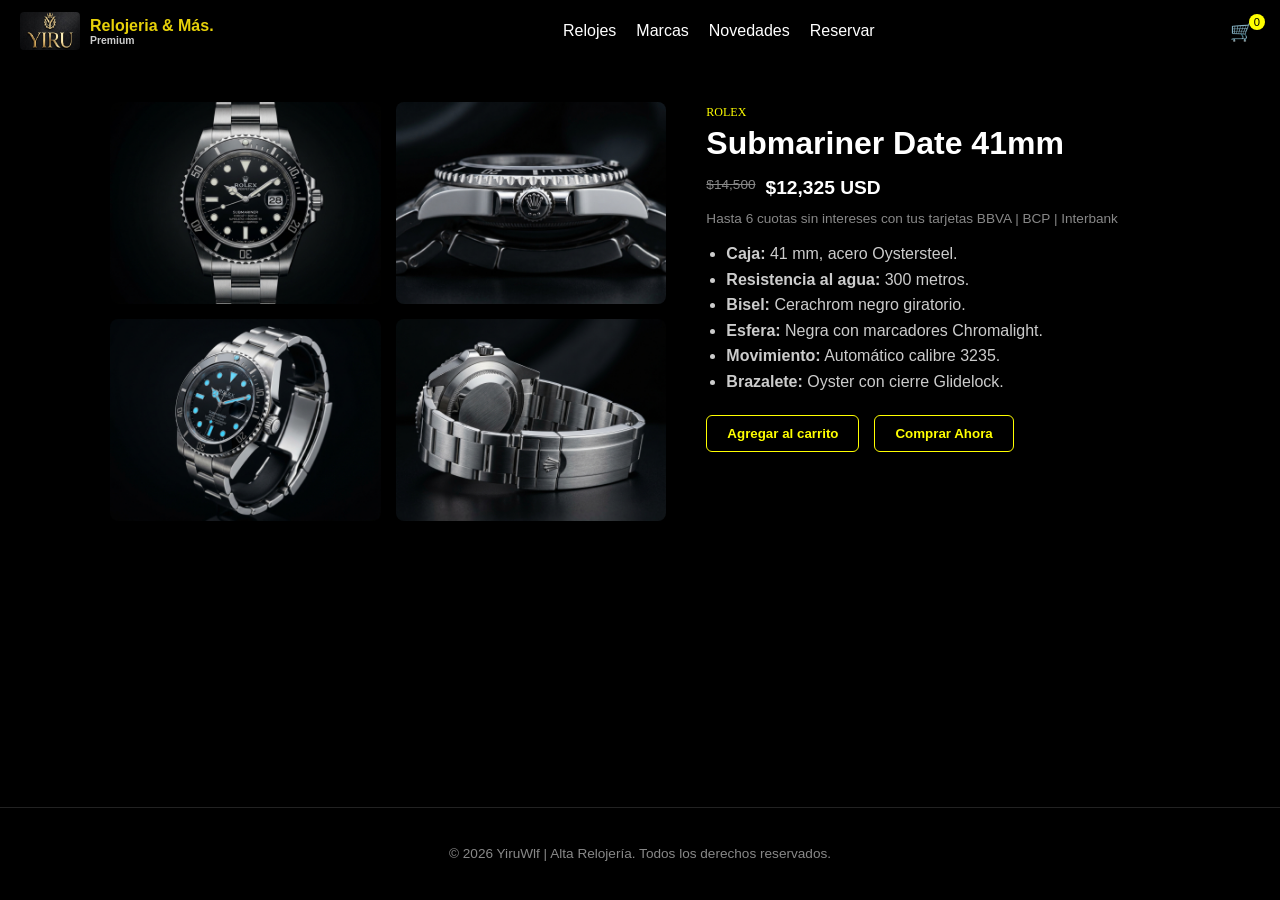
==== rolex1.html @ 078f624d "Add files via upload" ====
<!DOCTYPE html>
<html lang="es">

<head>
    <meta charset="UTF-8">
    <meta name="viewport" content="width=device-width, initial-scale=1.0">
    <title>Rolex Submariner Date 41mm | YiruWlf</title>
    <link rel="stylesheet" href="css/style.css">
    <link rel="icon" href="img/yiru.jpeg">
</head>

<body>
    <!-- Encabezado -->
    <header class="cabe">
        <div class="cabe-cont">
            <a href="index.html" class="logo">
                <img src="img/logo.jpeg" class="logo-img">
                <div class="logo-txt">
                    Relojeria & Más.
                    <span>Premium</span>
                </div>
            </a>

            <nav>
                <ul class="menu-nav">
                    <li><a href="index.html#relojes">Relojes</a></li>
                    <li><a href="index.html#marcas">Marcas</a></li>
                    <li><a href="index.html#novedades">Novedades</a></li>
                    <li><a href="index.html#citas">Reservar</a></li>
                </ul>
            </nav>

            <div class="cabe-acci">
                <button class="btn-acci">
                    &#128722;
                    <span class="carr-num">0</span>
                </button>
            </div>
        </div>
    </header>

    <!-- Detalle de Producto -->
    <section class="detalle-sec">
        <div class="detalle-cont">
            <div class="detalle-galeria">
                <img src="img/rolex11.png" class="detalle-img">
                <img src="img/rolex12.png" class="detalle-img">
                <img src="img/rolex13.png" class="detalle-img">
                <img src="img/rolex14.png" class="detalle-img">
            </div>

            <div class="detalle-info">
                <span class="prod-marc">Rolex</span>
                <h1 class="detalle-titu">Submariner Date 41mm</h1>

                <div class="prec-caja">
                    <span class="prec-anti">$14,500</span>
                    <span class="prec-actu">$12,325 USD</span>
                </div>

                <p class="detalle-cuotas">Hasta 6 cuotas sin intereses con tus tarjetas BBVA | BCP | Interbank</p>

                <ul class="detalle-lista">
                    <li><strong>Caja:</strong> 41 mm, acero Oystersteel.</li>
                    <li><strong>Resistencia al agua:</strong> 300 metros.</li>
                    <li><strong>Bisel:</strong> Cerachrom negro giratorio.</li>
                    <li><strong>Esfera:</strong> Negra con marcadores Chromalight.</li>
                    <li><strong>Movimiento:</strong> Automático calibre 3235.</li>
                    <li><strong>Brazalete:</strong> Oyster con cierre Glidelock.</li>
                </ul>

                <div class="detalle-acciones">
                    <button class="btn-agregar">Agregar al carrito</button>
                    <button class="btn-pagar">Comprar Ahora</button>
                </div>
            </div>
        </div>
    </section>

    <!-- Pie de página -->
    <footer class="pie">
        <p>© 2026 YiruWlf | Alta Relojería. Todos los derechos reservados.</p>
    </footer>
</body>

</html>
---- css/style.css ----
body {
    margin: 0;
    font-family: sans-serif;
    background-color: black;
    color: white;
    min-height: 100vh;
    display: flex;
    flex-direction: column;
}

/* 1. Encabezado */
.cabe {
    position: sticky;
    top: 0;
    z-index: 1000;
    background-color: black;
    padding: 12px 20px;
}

.cabe-cont,
.logo,
.menu-nav,
.cabe-acci {
    display: flex;
    align-items: center;
}

.cabe-cont {
    justify-content: space-between;
    flex-wrap: wrap;
    gap: 15px;
}

.logo {
    gap: 10px;
    text-decoration: none;
    color: rgb(231, 209, 9);
    font-weight: bold;
}

.logo-img {
    width: 60px;
    height: 38px;
    border-radius: 4px;
}

.logo-txt {
    display: flex;
    flex-direction: column;
}

.logo-txt span {
    font-size: 0.65rem;
    color: #ccc;
}

.menu-nav {
    gap: 20px;
    list-style: none;
    margin: 0;
    padding: 0;
    flex-wrap: wrap;
    justify-content: center;
}

.menu-nav a {
    color: white;
    text-decoration: none;
}

.menu-nav a:hover,
.logo:hover,
.btn-acci:hover {
    color: yellow;
}

.cabe-acci {
    gap: 15px;
}

.btn-acci {
    background: none;
    border: none;
    color: white;
    font-size: 1.2rem;
    cursor: pointer;
    position: relative;
}

.carr-num {
    position: absolute;
    top: -5px;
    right: -5px;
    background: yellow;
    color: black;
    font-size: 0.7rem;
    border-radius: 50%;
    padding: 2px 5px;
}

/* 2. Portada */
.port-sec {
    text-align: center;
}

.port-img {
    width: 100%;
    display: block;
}

/* 3. Catálogo y Tarjetas */
.cata-sec {
    width: 100%;
    box-sizing: border-box;
    max-width: 1250px;
    margin: 40px auto;
    padding: 0 20px;
    text-align: center;
}

.cata-titu {
    font-family: Georgia, serif;
    font-size: 2rem;
    margin: 0 0 10px;
}

.cata-desc {
    max-width: 700px;
    margin: 0 auto 30px;
    color: #ccc;
}

.prod-grid {
    display: grid;
    grid-template-columns: repeat(auto-fit, minmax(250px, 1fr));
    gap: 20px;
    text-align: left;
}

.cart-prod {
    background-color: #12141a;
    border: 1px solid #222530;
    border-radius: 8px;
}

.cart-prod:hover {
    border-color: yellow;
    transform: scale(1.05);
}

.cart-img {
    position: relative;
    height: 220px;
}

.prod-img {
    width: 100%;
    height: 100%;
    object-fit: cover;
}

.desc-etiq {
    position: absolute;
    top: 10px;
    right: 10px;
    background: yellow;
    color: black;
    font-size: 0.75rem;
    font-weight: bold;
    padding: 4px 8px;
    border-radius: 4px;
}

.cart-info {
    padding: 15px;
}

.prod-marc {
    font-size: 0.75rem;
    color: yellow;
    text-transform: uppercase;
    font-family: Georgia, serif;
}

.prod-mode {
    font-size: 1.1rem;
    margin: 5px 0 10px;
}

.prec-caja {
    display: flex;
    gap: 10px;
    margin-bottom: 12px;
}

.prec-anti {
    color: #888;
    text-decoration: line-through;
    font-size: 0.85rem;
}

.prec-actu {
    font-size: 1.2rem;
    font-weight: bold;
}

.btn-comp {
    display: block;
    width: 100%;
    padding: 10px;
    background: transparent;
    border: 1px solid yellow;
    color: yellow;
    font-weight: bold;
    border-radius: 6px;
    cursor: pointer;
    text-align: center;
    text-decoration: none;
    box-sizing: border-box;
}

.btn-comp:hover {
    background: yellow;
    color: black;
}

/* 4. Pie de página */
.pie {
    margin-top: auto;
    text-align: center;
    padding: 25px 20px;
    border-top: 1px solid #222;
    color: #888;
    font-size: 0.85rem;
}

/* 5. Detalle de Producto */
.detalle-sec {
    width: 100%;
    box-sizing: border-box;
    max-width: 1100px;
    margin: 40px auto;
    padding: 0 20px;
}

.detalle-cont {
    display: flex;
    flex-wrap: wrap;
    gap: 40px;
    align-items: flex-start;
    justify-content: center;
}

.detalle-galeria {
    display: grid;
    grid-template-columns: repeat(2, 1fr);
    gap: 15px;
    flex: 1.2;
    min-width: 300px;
}

.detalle-img {
    width: 100%;
    border-radius: 8px;
    background-color: #12141a;
    transition: transform 0.3s;
}

.detalle-img:hover {
    transform: scale(1.05);
}

.detalle-info {
    flex: 1;
    min-width: 280px;
}

.detalle-titu {
    font-size: 2rem;
    margin: 5px 0 15px;
}

.detalle-cuotas {
    color: #888;
    font-size: 0.85rem;
    margin: 0 0 15px;
}

.detalle-lista {
    color: #ccc;
    line-height: 1.6;
    padding-left: 20px;
    margin: 0 0 20px;
}

.detalle-acciones {
    display: flex;
    gap: 15px;
}

.detalle-acciones button {
    padding: 10px 20px;
    font-weight: bold;
    cursor: pointer;
    border-radius: 6px;
    border: 1px solid yellow;
    background: transparent;
    color: yellow;
}

.detalle-acciones button:hover {
    background: yellow;
    color: black;
}
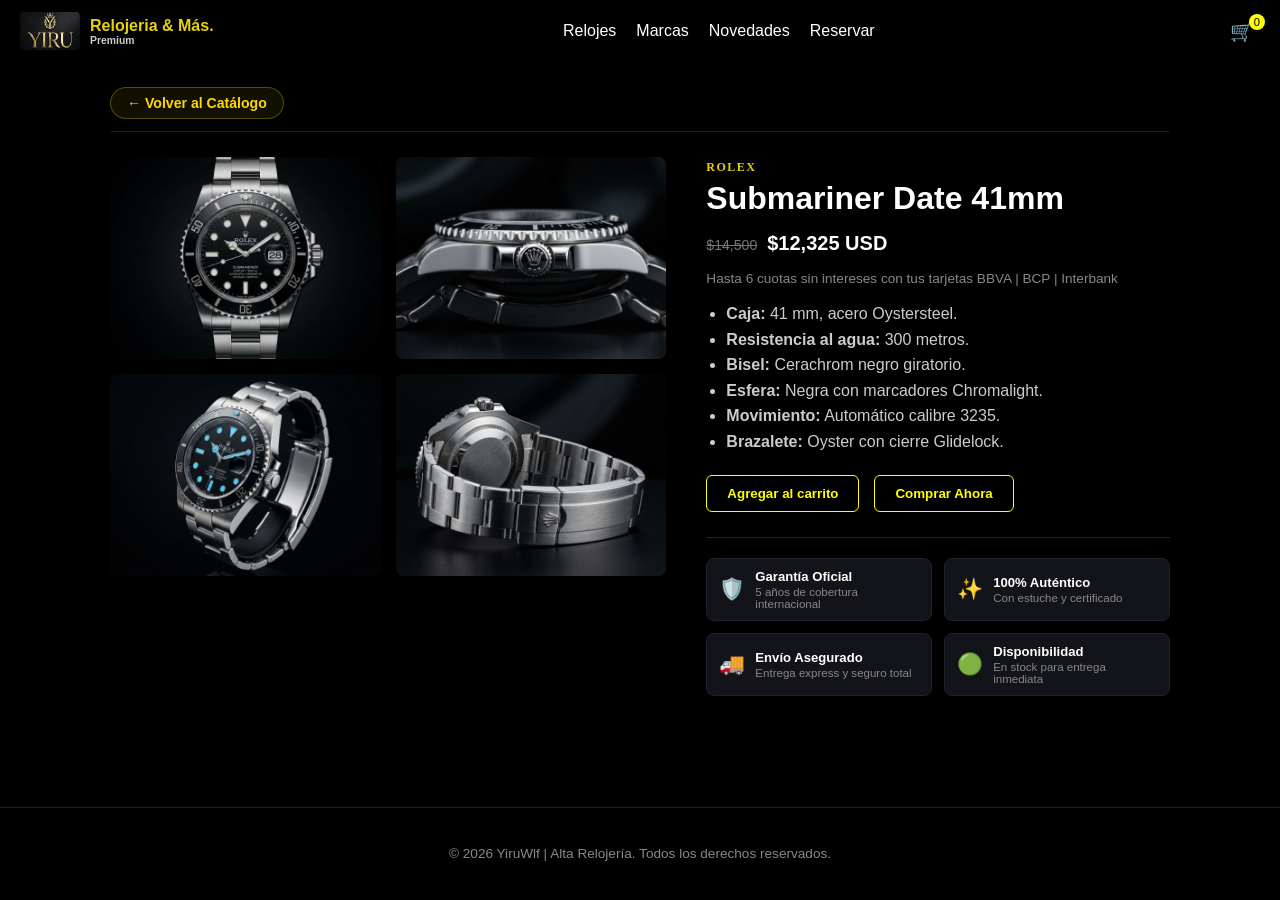
==== commit ae7b64c9: "Add files via upload" ====
--- a/rolex1.html
+++ b/rolex1.html
@@ -1,86 +1,149 @@
-<!DOCTYPE html>
-<html lang="es">
-
-<head>
-    <meta charset="UTF-8">
-    <meta name="viewport" content="width=device-width, initial-scale=1.0">
-    <title>Rolex Submariner Date 41mm | YiruWlf</title>
-    <link rel="stylesheet" href="css/style.css">
-    <link rel="icon" href="img/yiru.jpeg">
-</head>
-
-<body>
-    <!-- Encabezado -->
-    <header class="cabe">
-        <div class="cabe-cont">
-            <a href="index.html" class="logo">
-                <img src="img/logo.jpeg" class="logo-img">
-                <div class="logo-txt">
-                    Relojeria & Más.
-                    <span>Premium</span>
-                </div>
-            </a>
-
-            <nav>
-                <ul class="menu-nav">
-                    <li><a href="index.html#relojes">Relojes</a></li>
-                    <li><a href="index.html#marcas">Marcas</a></li>
-                    <li><a href="index.html#novedades">Novedades</a></li>
-                    <li><a href="index.html#citas">Reservar</a></li>
-                </ul>
-            </nav>
-
-            <div class="cabe-acci">
-                <button class="btn-acci">
-                    &#128722;
-                    <span class="carr-num">0</span>
-                </button>
-            </div>
-        </div>
-    </header>
-
-    <!-- Detalle de Producto -->
-    <section class="detalle-sec">
-        <div class="detalle-cont">
-            <div class="detalle-galeria">
-                <img src="img/rolex11.png" class="detalle-img">
-                <img src="img/rolex12.png" class="detalle-img">
-                <img src="img/rolex13.png" class="detalle-img">
-                <img src="img/rolex14.png" class="detalle-img">
-            </div>
-
-            <div class="detalle-info">
-                <span class="prod-marc">Rolex</span>
-                <h1 class="detalle-titu">Submariner Date 41mm</h1>
-
-                <div class="prec-caja">
-                    <span class="prec-anti">$14,500</span>
-                    <span class="prec-actu">$12,325 USD</span>
-                </div>
-
-                <p class="detalle-cuotas">Hasta 6 cuotas sin intereses con tus tarjetas BBVA | BCP | Interbank</p>
-
-                <ul class="detalle-lista">
-                    <li><strong>Caja:</strong> 41 mm, acero Oystersteel.</li>
-                    <li><strong>Resistencia al agua:</strong> 300 metros.</li>
-                    <li><strong>Bisel:</strong> Cerachrom negro giratorio.</li>
-                    <li><strong>Esfera:</strong> Negra con marcadores Chromalight.</li>
-                    <li><strong>Movimiento:</strong> Automático calibre 3235.</li>
-                    <li><strong>Brazalete:</strong> Oyster con cierre Glidelock.</li>
-                </ul>
-
-                <div class="detalle-acciones">
-                    <button class="btn-agregar">Agregar al carrito</button>
-                    <button class="btn-pagar">Comprar Ahora</button>
-                </div>
-            </div>
-        </div>
-    </section>
-
-    <!-- Pie de página -->
-    <footer class="pie">
-        <p>© 2026 YiruWlf | Alta Relojería. Todos los derechos reservados.</p>
-    </footer>
-</body>
-
-</html>
+<!DOCTYPE html>
+<html lang="es">
+
+<head>
+    <meta charset="UTF-8">
+    <meta name="viewport" content="width=device-width, initial-scale=1.0">
+    <title>Rolex Submariner Date 41mm | YiruWlf</title>
+    <link rel="stylesheet" href="css/style.css">
+    <link rel="icon" href="img/yiru.jpeg">
+</head>
+
+<body>
+    <!-- Encabezado -->
+    <header class="cabe">
+        <div class="cabe-cont">
+            <a href="index.html" class="logo">
+                <img src="img/logo.jpeg" class="logo-img">
+                <div class="logo-txt">
+                    Relojeria & Más.
+                    <span>Premium</span>
+                </div>
+            </a>
+
+            <nav>
+                <ul class="menu-nav">
+                    <li><a href="index.html#relojes">Relojes</a></li>
+                    <li><a href="index.html#marcas">Marcas</a></li>
+                    <li><a href="index.html#novedades">Novedades</a></li>
+                    <li><a href="index.html#citas">Reservar</a></li>
+                </ul>
+            </nav>
+
+            <div class="cabe-acci">
+                <button class="btn-acci" id="btn-carrito">
+                    &#128722;
+                    <span class="carr-num" id="carr-num">0</span>
+                </button>
+            </div>
+        </div>
+    </header>
+
+    <!-- Detalle de Producto -->
+    <section class="detalle-sec">
+        <!-- Botón Volver al Catálogo -->
+        <nav class="breadcrumb-nav">
+            <a href="index.html" class="btn-volver">← Volver al Catálogo</a>
+        </nav>
+
+        <div class="detalle-cont">
+            <div class="detalle-galeria">
+                <img src="img/rolex11.png" class="detalle-img">
+                <img src="img/rolex12.png" class="detalle-img">
+                <img src="img/rolex13.png" class="detalle-img">
+                <img src="img/rolex14.png" class="detalle-img">
+            </div>
+
+            <div class="detalle-info">
+                <span class="prod-marc">Rolex</span>
+                <h1 class="detalle-titu">Submariner Date 41mm</h1>
+
+                <div class="prec-caja">
+                    <span class="prec-anti">$14,500</span>
+                    <span class="prec-actu">$12,325 USD</span>
+                </div>
+
+                <p class="detalle-cuotas">Hasta 6 cuotas sin intereses con tus tarjetas BBVA | BCP | Interbank</p>
+
+                <ul class="detalle-lista">
+                    <li><strong>Caja:</strong> 41 mm, acero Oystersteel.</li>
+                    <li><strong>Resistencia al agua:</strong> 300 metros.</li>
+                    <li><strong>Bisel:</strong> Cerachrom negro giratorio.</li>
+                    <li><strong>Esfera:</strong> Negra con marcadores Chromalight.</li>
+                    <li><strong>Movimiento:</strong> Automático calibre 3235.</li>
+                    <li><strong>Brazalete:</strong> Oyster con cierre Glidelock.</li>
+                </ul>
+
+                <div class="detalle-acciones">
+                    <button class="btn-agregar" onclick="agregarAlCarrito(1)">Agregar al carrito</button>
+                    <button class="btn-pagar">Comprar Ahora</button>
+                </div>
+
+                <!-- Mejora 3: Insignias de Garantía y Confianza -->
+                <div class="garantia-grid">
+                    <div class="garantia-item">
+                        <span class="garantia-icon">🛡️</span>
+                        <div>
+                            <strong>Garantía Oficial</strong>
+                            <p>5 años de cobertura internacional</p>
+                        </div>
+                    </div>
+                    <div class="garantia-item">
+                        <span class="garantia-icon">✨</span>
+                        <div>
+                            <strong>100% Auténtico</strong>
+                            <p>Con estuche y certificado</p>
+                        </div>
+                    </div>
+                    <div class="garantia-item">
+                        <span class="garantia-icon">🚚</span>
+                        <div>
+                            <strong>Envío Asegurado</strong>
+                            <p>Entrega express y seguro total</p>
+                        </div>
+                    </div>
+                    <div class="garantia-item">
+                        <span class="garantia-icon">🟢</span>
+                        <div>
+                            <strong>Disponibilidad</strong>
+                            <p>En stock para entrega inmediata</p>
+                        </div>
+                    </div>
+                </div>
+            </div>
+        </div>
+    </section>
+
+    <!-- Carrito de Compras Deslizable -->
+    <div id="carr-fond" class="carr-fond"></div>
+
+    <aside id="carr-pane" class="carr-pane">
+        <div class="carr-cabe">
+            <h3>Tu Carrito</h3>
+            <button id="btn-cerr" class="btn-cerr" title="Cerrar">✕</button>
+        </div>
+
+        <div id="carr-elem" class="carr-elem">
+            <p class="carr-vaci">El carrito está vacío</p>
+        </div>
+
+        <div class="carr-pie">
+            <div class="tota-cont">
+                <span>Total:</span>
+                <span class="tota-mont">$<span id="carr-tota">0.00</span> USD</span>
+            </div>
+            <button id="btn-vaci" class="btn-vaci">Vaciar Carrito</button>
+            <button class="btn-pedi">Finalizar Pedido</button>
+        </div>
+    </aside>
+
+    <!-- Pie de página -->
+    <footer class="pie">
+        <p>© 2026 YiruWlf | Alta Relojería. Todos los derechos reservados.</p>
+    </footer>
+
+    <!-- Script de lógica JavaScript externa -->
+    <script src="js/script.js"></script>
+</body>
+
+</html>
--- a/css/style.css
+++ b/css/style.css
@@ -1,314 +1,573 @@
-body {
-    margin: 0;
-    font-family: sans-serif;
-    background-color: black;
-    color: white;
-    min-height: 100vh;
-    display: flex;
-    flex-direction: column;
-}
-
-/* 1. Encabezado */
-.cabe {
-    position: sticky;
-    top: 0;
-    z-index: 1000;
-    background-color: black;
-    padding: 12px 20px;
-}
-
-.cabe-cont,
-.logo,
-.menu-nav,
-.cabe-acci {
-    display: flex;
-    align-items: center;
-}
-
-.cabe-cont {
-    justify-content: space-between;
-    flex-wrap: wrap;
-    gap: 15px;
-}
-
-.logo {
-    gap: 10px;
-    text-decoration: none;
-    color: rgb(231, 209, 9);
-    font-weight: bold;
-}
-
-.logo-img {
-    width: 60px;
-    height: 38px;
-    border-radius: 4px;
-}
-
-.logo-txt {
-    display: flex;
-    flex-direction: column;
-}
-
-.logo-txt span {
-    font-size: 0.65rem;
-    color: #ccc;
-}
-
-.menu-nav {
-    gap: 20px;
-    list-style: none;
-    margin: 0;
-    padding: 0;
-    flex-wrap: wrap;
-    justify-content: center;
-}
-
-.menu-nav a {
-    color: white;
-    text-decoration: none;
-}
-
-.menu-nav a:hover,
-.logo:hover,
-.btn-acci:hover {
-    color: yellow;
-}
-
-.cabe-acci {
-    gap: 15px;
-}
-
-.btn-acci {
-    background: none;
-    border: none;
-    color: white;
-    font-size: 1.2rem;
-    cursor: pointer;
-    position: relative;
-}
-
-.carr-num {
-    position: absolute;
-    top: -5px;
-    right: -5px;
-    background: yellow;
-    color: black;
-    font-size: 0.7rem;
-    border-radius: 50%;
-    padding: 2px 5px;
-}
-
-/* 2. Portada */
-.port-sec {
-    text-align: center;
-}
-
-.port-img {
-    width: 100%;
-    display: block;
-}
-
-/* 3. Catálogo y Tarjetas */
-.cata-sec {
-    width: 100%;
-    box-sizing: border-box;
-    max-width: 1250px;
-    margin: 40px auto;
-    padding: 0 20px;
-    text-align: center;
-}
-
-.cata-titu {
-    font-family: Georgia, serif;
-    font-size: 2rem;
-    margin: 0 0 10px;
-}
-
-.cata-desc {
-    max-width: 700px;
-    margin: 0 auto 30px;
-    color: #ccc;
-}
-
-.prod-grid {
-    display: grid;
-    grid-template-columns: repeat(auto-fit, minmax(250px, 1fr));
-    gap: 20px;
-    text-align: left;
-}
-
-.cart-prod {
-    background-color: #12141a;
-    border: 1px solid #222530;
-    border-radius: 8px;
-}
-
-.cart-prod:hover {
-    border-color: yellow;
-    transform: scale(1.05);
-}
-
-.cart-img {
-    position: relative;
-    height: 220px;
-}
-
-.prod-img {
-    width: 100%;
-    height: 100%;
-    object-fit: cover;
-}
-
-.desc-etiq {
-    position: absolute;
-    top: 10px;
-    right: 10px;
-    background: yellow;
-    color: black;
-    font-size: 0.75rem;
-    font-weight: bold;
-    padding: 4px 8px;
-    border-radius: 4px;
-}
-
-.cart-info {
-    padding: 15px;
-}
-
-.prod-marc {
-    font-size: 0.75rem;
-    color: yellow;
-    text-transform: uppercase;
-    font-family: Georgia, serif;
-}
-
-.prod-mode {
-    font-size: 1.1rem;
-    margin: 5px 0 10px;
-}
-
-.prec-caja {
-    display: flex;
-    gap: 10px;
-    margin-bottom: 12px;
-}
-
-.prec-anti {
-    color: #888;
-    text-decoration: line-through;
-    font-size: 0.85rem;
-}
-
-.prec-actu {
-    font-size: 1.2rem;
-    font-weight: bold;
-}
-
-.btn-comp {
-    display: block;
-    width: 100%;
-    padding: 10px;
-    background: transparent;
-    border: 1px solid yellow;
-    color: yellow;
-    font-weight: bold;
-    border-radius: 6px;
-    cursor: pointer;
-    text-align: center;
-    text-decoration: none;
-    box-sizing: border-box;
-}
-
-.btn-comp:hover {
-    background: yellow;
-    color: black;
-}
-
-/* 4. Pie de página */
-.pie {
-    margin-top: auto;
-    text-align: center;
-    padding: 25px 20px;
-    border-top: 1px solid #222;
-    color: #888;
-    font-size: 0.85rem;
-}
-
-/* 5. Detalle de Producto */
-.detalle-sec {
-    width: 100%;
-    box-sizing: border-box;
-    max-width: 1100px;
-    margin: 40px auto;
-    padding: 0 20px;
-}
-
-.detalle-cont {
-    display: flex;
-    flex-wrap: wrap;
-    gap: 40px;
-    align-items: flex-start;
-    justify-content: center;
-}
-
-.detalle-galeria {
-    display: grid;
-    grid-template-columns: repeat(2, 1fr);
-    gap: 15px;
-    flex: 1.2;
-    min-width: 300px;
-}
-
-.detalle-img {
-    width: 100%;
-    border-radius: 8px;
-    background-color: #12141a;
-    transition: transform 0.3s;
-}
-
-.detalle-img:hover {
-    transform: scale(1.05);
-}
-
-.detalle-info {
-    flex: 1;
-    min-width: 280px;
-}
-
-.detalle-titu {
-    font-size: 2rem;
-    margin: 5px 0 15px;
-}
-
-.detalle-cuotas {
-    color: #888;
-    font-size: 0.85rem;
-    margin: 0 0 15px;
-}
-
-.detalle-lista {
-    color: #ccc;
-    line-height: 1.6;
-    padding-left: 20px;
-    margin: 0 0 20px;
-}
-
-.detalle-acciones {
-    display: flex;
-    gap: 15px;
-}
-
-.detalle-acciones button {
-    padding: 10px 20px;
-    font-weight: bold;
-    cursor: pointer;
-    border-radius: 6px;
-    border: 1px solid yellow;
-    background: transparent;
-    color: yellow;
-}
-
-.detalle-acciones button:hover {
-    background: yellow;
-    color: black;
+body {
+    margin: 0;
+    font-family: sans-serif;
+    background-color: black;
+    color: white;
+    min-height: 100vh;
+    display: flex;
+    flex-direction: column;
+}
+
+/* 1. Encabezado */
+.cabe {
+    position: sticky;
+    top: 0;
+    z-index: 1000;
+    background-color: black;
+    padding: 12px 20px;
+}
+
+.cabe-cont,
+.logo,
+.menu-nav,
+.cabe-acci {
+    display: flex;
+    align-items: center;
+}
+
+.cabe-cont {
+    justify-content: space-between;
+    flex-wrap: wrap;
+    gap: 15px;
+}
+
+.logo {
+    gap: 10px;
+    text-decoration: none;
+    color: rgb(231, 209, 9);
+    font-weight: bold;
+}
+
+.logo-img {
+    width: 60px;
+    height: 38px;
+    border-radius: 4px;
+}
+
+.logo-txt {
+    display: flex;
+    flex-direction: column;
+}
+
+.logo-txt span {
+    font-size: 0.65rem;
+    color: #ccc;
+}
+
+.menu-nav {
+    gap: 20px;
+    list-style: none;
+    margin: 0;
+    padding: 0;
+    flex-wrap: wrap;
+    justify-content: center;
+}
+
+.menu-nav a {
+    color: white;
+    text-decoration: none;
+}
+
+.menu-nav a:hover,
+.logo:hover,
+.btn-acci:hover {
+    color: yellow;
+}
+
+.cabe-acci {
+    gap: 15px;
+}
+
+.btn-acci {
+    background: none;
+    border: none;
+    color: white;
+    font-size: 1.2rem;
+    cursor: pointer;
+    position: relative;
+}
+
+.carr-num {
+    position: absolute;
+    top: -5px;
+    right: -5px;
+    background: yellow;
+    color: black;
+    font-size: 0.7rem;
+    border-radius: 50%;
+    padding: 2px 5px;
+}
+
+/* 2. Portada */
+.port-sec {
+    text-align: center;
+}
+
+.port-img {
+    width: 100%;
+    display: block;
+}
+
+/* 3. Catálogo y Tarjetas */
+.cata-sec {
+    width: 100%;
+    box-sizing: border-box;
+    max-width: 1250px;
+    margin: 50px auto;
+    padding: 0 20px;
+    text-align: center;
+}
+
+.cata-titu {
+    font-family: Georgia, serif;
+    font-size: 2.2rem;
+    letter-spacing: 2px;
+    margin: 0 0 12px;
+    color: #fff;
+}
+
+.cata-desc {
+    max-width: 720px;
+    margin: 0 auto 40px;
+    color: #aaa;
+    font-size: 0.95rem;
+    line-height: 1.6;
+}
+
+.prod-grid {
+    display: grid;
+    grid-template-columns: repeat(auto-fit, minmax(260px, 1fr));
+    gap: 25px;
+    text-align: left;
+}
+
+.cart-prod {
+    background-color: #12141a;
+    border: 1px solid #222530;
+    border-radius: 12px;
+    overflow: hidden;
+    display: flex;
+    flex-direction: column;
+    box-shadow: 0 4px 15px rgba(0, 0, 0, 0.4);
+    transition: transform 0.3s ease, border-color 0.3s ease, box-shadow 0.3s ease;
+}
+
+.cart-prod:hover {
+    border-color: #e7d109;
+    transform: translateY(-8px);
+    box-shadow: 0 12px 28px rgba(0, 0, 0, 0.6), 0 0 15px rgba(231, 209, 9, 0.2);
+}
+
+.cart-img {
+    position: relative;
+    height: 240px;
+    background: radial-gradient(circle at center, #1b1e28 0%, #101217 100%);
+    display: flex;
+    align-items: center;
+    justify-content: center;
+    overflow: hidden;
+}
+
+.prod-img {
+    width: 85%;
+    height: 85%;
+    object-fit: contain;
+    border-radius: 20px;
+    position: relative;
+    z-index: 1;
+    transition: transform 0.35s ease;
+}
+
+.cart-prod:hover .prod-img {
+    transform: scale(1.08);
+}
+
+.desc-etiq {
+    position: absolute;
+    top: 12px;
+    right: 12px;
+    z-index: 5;
+    background: #e7d109;
+    color: #000;
+    font-size: 0.72rem;
+    font-weight: bold;
+    letter-spacing: 0.5px;
+    padding: 4px 8px;
+    border-radius: 4px;
+    box-shadow: 0 2px 8px rgba(0, 0, 0, 0.4);
+    pointer-events: none;
+}
+
+.cart-info {
+    padding: 20px;
+    display: flex;
+    flex-direction: column;
+    flex-grow: 1;
+}
+
+.prod-marc {
+    font-size: 0.75rem;
+    color: #e7d109;
+    text-transform: uppercase;
+    font-family: Georgia, serif;
+    letter-spacing: 1.5px;
+    font-weight: bold;
+}
+
+.prod-mode {
+    font-size: 1.1rem;
+    color: #fff;
+    margin: 6px 0 14px;
+    line-height: 1.35;
+    min-height: 2.7rem;
+}
+
+.prec-caja {
+    display: flex;
+    align-items: baseline;
+    gap: 10px;
+    margin-bottom: 16px;
+    margin-top: auto;
+}
+
+.prec-anti {
+    color: #777;
+    text-decoration: line-through;
+    font-size: 0.88rem;
+}
+
+.prec-actu {
+    font-size: 1.25rem;
+    font-weight: bold;
+    color: #fff;
+}
+
+.cart-btns {
+    display: flex;
+    gap: 10px;
+    margin-top: auto;
+}
+
+.btn-detalles,
+.btn-card-add {
+    padding: 10px 8px;
+    font-size: 0.82rem;
+    font-weight: 600;
+    letter-spacing: 0.5px;
+    text-transform: uppercase;
+    border-radius: 6px;
+    cursor: pointer;
+    text-align: center;
+    text-decoration: none;
+    box-sizing: border-box;
+    display: flex;
+    align-items: center;
+    justify-content: center;
+    transition: all 0.25s ease;
+}
+
+.btn-detalles {
+    flex: 1;
+    background: transparent;
+    border: 1px solid #e7d109;
+    color: #e7d109;
+}
+
+.btn-detalles:hover {
+    background: #e7d109;
+    color: #000;
+    box-shadow: 0 0 10px rgba(231, 209, 9, 0.35);
+    transform: translateY(-2px);
+}
+
+.btn-card-add {
+    flex: 1.1;
+    background: rgba(231, 209, 9, 0.12);
+    border: 1px solid rgba(231, 209, 9, 0.35);
+    color: #ffd700;
+}
+
+.btn-card-add:hover {
+    background: #e7d109;
+    color: #000;
+    border-color: #e7d109;
+    box-shadow: 0 0 10px rgba(231, 209, 9, 0.35);
+    transform: translateY(-2px);
+}
+
+.btn-comp {
+    display: block;
+    width: 100%;
+    padding: 11px;
+    background: transparent;
+    border: 1px solid #e7d109;
+    color: #e7d109;
+    font-weight: 600;
+    font-size: 0.88rem;
+    letter-spacing: 1px;
+    text-transform: uppercase;
+    border-radius: 6px;
+    cursor: pointer;
+    text-align: center;
+    text-decoration: none;
+    box-sizing: border-box;
+    transition: all 0.25s ease;
+}
+
+.btn-comp:hover {
+    background: #e7d109;
+    color: #000;
+    box-shadow: 0 0 12px rgba(231, 209, 9, 0.35);
+    transform: translateY(-2px);
+}
+
+/* 4. Pie de página */
+.pie {
+    margin-top: auto;
+    text-align: center;
+    padding: 25px 20px;
+    border-top: 1px solid #222;
+    color: #888;
+    font-size: 0.85rem;
+}
+
+/* 5. Detalle de Producto */
+.detalle-sec {
+    width: 100%;
+    box-sizing: border-box;
+    max-width: 1100px;
+    margin: 25px auto 50px;
+    padding: 0 20px;
+}
+
+/* Botón Volver */
+.breadcrumb-nav {
+    display: flex;
+    align-items: center;
+    margin-bottom: 25px;
+    padding-bottom: 12px;
+    border-bottom: 1px solid #1a1d26;
+}
+
+.btn-volver {
+    color: #ffd700;
+    text-decoration: none;
+    font-size: 0.88rem;
+    font-weight: 600;
+    padding: 7px 16px;
+    border-radius: 20px;
+    background: rgba(231, 209, 9, 0.08);
+    border: 1px solid rgba(231, 209, 9, 0.3);
+    transition: all 0.25s ease;
+}
+
+.btn-volver:hover {
+    background: #e7d109;
+    color: #000;
+    box-shadow: 0 0 10px rgba(231, 209, 9, 0.3);
+    transform: translateX(-3px);
+}
+
+.detalle-cont {
+    display: flex;
+    flex-wrap: wrap;
+    gap: 40px;
+    align-items: flex-start;
+    justify-content: center;
+}
+
+.detalle-galeria {
+    display: grid;
+    grid-template-columns: repeat(2, 1fr);
+    gap: 15px;
+    flex: 1.2;
+    min-width: 300px;
+}
+
+.detalle-img {
+    width: 100%;
+    border-radius: 8px;
+    background-color: #12141a;
+    transition: transform 0.3s;
+}
+
+.detalle-img:hover {
+    transform: scale(1.05);
+}
+
+.detalle-info {
+    flex: 1;
+    min-width: 280px;
+}
+
+.detalle-titu {
+    font-size: 2rem;
+    margin: 5px 0 15px;
+}
+
+.detalle-cuotas {
+    color: #888;
+    font-size: 0.85rem;
+    margin: 0 0 15px;
+}
+
+.detalle-lista {
+    color: #ccc;
+    line-height: 1.6;
+    padding-left: 20px;
+    margin: 0 0 20px;
+}
+
+.detalle-acciones {
+    display: flex;
+    gap: 15px;
+}
+
+.detalle-acciones button {
+    padding: 10px 20px;
+    font-weight: bold;
+    cursor: pointer;
+    border-radius: 6px;
+    border: 1px solid yellow;
+    background: transparent;
+    color: yellow;
+}
+
+.detalle-acciones button:hover {
+    background: yellow;
+    color: black;
+}
+
+/* Insignias de Confianza y Garantía */
+.garantia-grid {
+    display: grid;
+    grid-template-columns: repeat(auto-fit, minmax(170px, 1fr));
+    gap: 12px;
+    margin-top: 25px;
+    padding-top: 20px;
+    border-top: 1px solid #222530;
+}
+
+.garantia-item {
+    display: flex;
+    align-items: center;
+    gap: 10px;
+    background: #12141a;
+    padding: 10px 12px;
+    border-radius: 8px;
+    border: 1px solid #1e222d;
+    transition: border-color 0.25s ease;
+}
+
+.garantia-item:hover {
+    border-color: rgba(231, 209, 9, 0.4);
+}
+
+.garantia-icon {
+    font-size: 1.3rem;
+}
+
+.garantia-item strong {
+    display: block;
+    font-size: 0.82rem;
+    color: #fff;
+}
+
+.garantia-item p {
+    margin: 2px 0 0;
+    font-size: 0.72rem;
+    color: #888;
+}
+
+/* 6. Carrito de Compras (Básico) */
+.carr-fond {
+    display: none;
+    position: fixed;
+    top: 0;
+    left: 0;
+    width: 100%;
+    height: 100%;
+    background: rgba(0, 0, 0, 0.7);
+    z-index: 1000;
+}
+.carr-fond.activo { display: block; }
+
+.carr-pane {
+    position: fixed;
+    top: 0;
+    right: 0;
+    width: 320px;
+    height: 100%;
+    background: #12141a;
+    padding: 20px;
+    box-sizing: border-box;
+    z-index: 1001;
+    transform: translateX(100%);
+    transition: 0.3s;
+}
+.carr-pane.activo { transform: translateX(0); } 
+
+.carr-cabe {
+    display: flex;
+    justify-content: space-between;
+    margin-bottom: 15px;
+    color: yellow;
+}
+
+.btn-cerr {
+    background: none;
+    border: none;
+    color: white;
+    font-size: 1.2rem;
+    cursor: pointer;
+}
+
+.item-carr {
+    display: flex;
+    justify-content: space-between;
+    align-items: center;
+    padding: 10px 0;
+    border-bottom: 1px solid #333;
+}
+
+.btn-cant {
+    background: #333;
+    color: white;
+    border: none;
+    padding: 2px 8px;
+    cursor: pointer;
+}
+
+.btn-elim {
+    background: #e74c3c;
+    color: white;
+    border: none;
+    padding: 4px 8px;
+    cursor: pointer;
+}
+
+.tota-cont {
+    margin: 20px 0;
+    font-weight: bold;
+    color: yellow;
+}
+
+.btn-vaci {
+    background: #7f8c8d;
+    color: white;
+    border: none;
+    padding: 10px;
+    width: 100%;
+    cursor: pointer;
+    margin-bottom: 10px;
+}
+
+.btn-pedi {
+    background: yellow;
+    color: black;
+    border: none;
+    padding: 10px;
+    width: 100%;
+    font-weight: bold;
+    cursor: pointer;
 }
